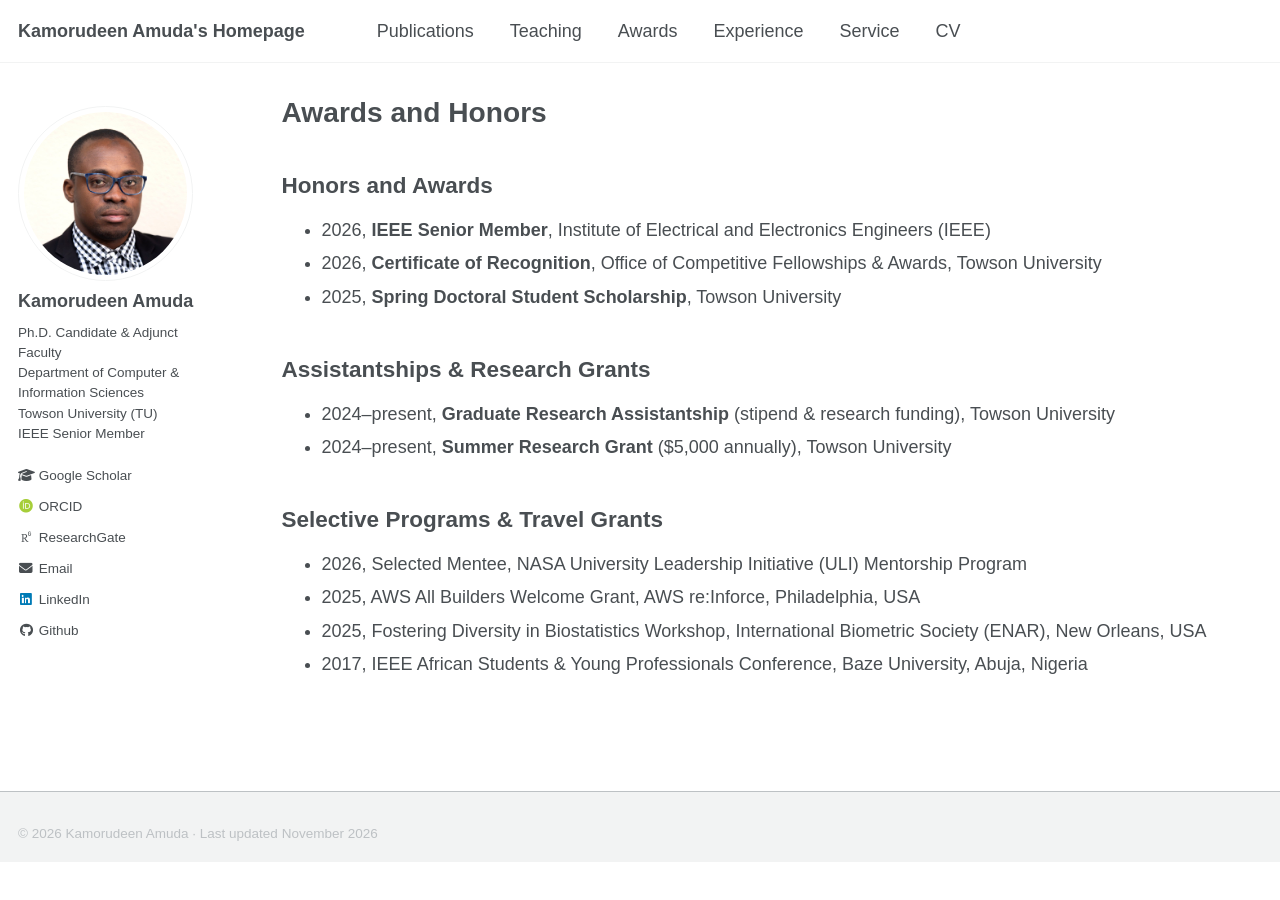
==== awards.html @ cb25fc66 "Add files via upload" ====
<!doctype html>
<html lang="en" class="no-js">
  <head>
    

<meta charset="utf-8">



<!-- begin SEO -->
<title>Awards | Kamorudeen Amuda</title>
<meta name="description" content="Honors, awards, research grants, and selective programs received by Kamorudeen Amuda, including IEEE Senior Member and Towson University recognitions.">
<meta name="author" content="Kamorudeen Amuda">
<meta property="og:type" content="website">
<meta property="og:locale" content="en_US">
<meta property="og:site_name" content="Kamorudeen Amuda">
<meta property="og:title" content="Awards | Kamorudeen Amuda">
<meta property="og:description" content="Honors, awards, research grants, and selective programs received by Kamorudeen Amuda, including IEEE Senior Member and Towson University recognitions.">
<link rel="canonical" href="https://amudaakindele.github.io/awards.html">
<meta property="og:url" content="https://amudaakindele.github.io/awards.html">
<meta property="og:image" content="https://amudaakindele.github.io/jm_photo.jpg">
<meta property="og:image:alt" content="Kamorudeen Amuda">
<meta name="twitter:image" content="https://amudaakindele.github.io/jm_photo.jpg">
<meta name="twitter:card" content="summary">
<meta name="twitter:title" content="Awards | Kamorudeen Amuda">
<meta name="twitter:description" content="Honors, awards, research grants, and selective programs received by Kamorudeen Amuda, including IEEE Senior Member and Towson University recognitions.">
<!-- end SEO -->

<!-- http://t.co/dKP3o1e -->
<meta name="HandheldFriendly" content="True">
<meta name="MobileOptimized" content="320">
<meta name="viewport" content="width=device-width, initial-scale=1.0">

<script>
  document.documentElement.className = document.documentElement.className.replace(/\bno-js\b/g, '') + ' js ';
</script>

<!-- For all browsers -->
<link rel="stylesheet" href="./assets/css/main.css">

<meta http-equiv="cleartype" content="on">
    

<!-- start custom head snippets -->

<link rel="icon" type="image/svg+xml" href="./images/favicon.svg">
<link rel="icon" type="image/x-icon" href="./images/favicon.ico">
<link rel="icon" type="image/png" sizes="32x32" href="./images/favicon-32x32.png">
<link rel="apple-touch-icon" sizes="180x180" href="./images/apple-touch-icon-180x180.png">
<meta name="theme-color" content="#ffffff">
<link rel="stylesheet" href="./assets/css/academicons.css"/>
<link rel="stylesheet" href="./assets/css/custom.css">
<link rel="stylesheet" href="https://cdnjs.cloudflare.com/ajax/libs/font-awesome/6.5.2/css/all.min.css"/>

<!-- end custom head snippets -->

  </head>

  <body>

    <!--[if lt IE 9]>
<div class="notice--danger align-center" style="margin: 0;">You are using an <strong>outdated</strong> browser. Please <a href="http://browsehappy.com/">upgrade your browser</a> to improve your experience.</div>
<![endif]-->
    

<div class="masthead">
  <div class="masthead__inner-wrap">
    <div class="masthead__menu">
      <nav id="site-nav" class="greedy-nav">
        <button type="button" class="greedy-nav__toggle hidden" aria-label="Menu" aria-expanded="false"><div class="navicon"></div></button>
        <ul class="visible-links">
          <li class="masthead__menu-item masthead__menu-item--lg"><a href="./index.html">Kamorudeen Amuda's Homepage</a></li>
          
            
            <li class="masthead__menu-item"><a href="./publication.html">Publications</a></li>
            
            <li class="masthead__menu-item"><a href="./teaching.html">Teaching</a></li>
            
            <li class="masthead__menu-item"><a href="./awards.html">Awards</a></li>

            <li class="masthead__menu-item"><a href="./experience.html">Experience</a></li>

            <li class="masthead__menu-item"><a href="./service.html">Service</a></li>

            <li class="masthead__menu-item"><a href="./KAMORUDEEN_AMUDA_CV.pdf" target="_blank">CV</a></li>

            <!-- <li class="masthead__menu-item"><a href="./students.html">Students</a></li> -->
          
          
        </ul>
        <ul class="hidden-links hidden"></ul>
      </nav>
    </div>
  </div>
</div>

    



<div id="main" role="main">
  


  <div class="sidebar sticky">
  



<div itemscope itemtype="http://schema.org/Person">

  <div class="author__avatar">
    
      <img src="./jm_photo.jpg" class="author__avatar" alt="Kamorudeen Amuda">
    
  </div>

  <div class="author__content">
    <h3 class="author__name">Kamorudeen Amuda</h3>
    <p class="author__bio">Ph.D. Candidate &amp; Adjunct Faculty <br> Department of Computer &amp; Information Sciences <br> Towson University (TU) <br> IEEE Senior Member</p>
  </div>

  <div class="author__urls-wrapper">
    <button type="button" class="btn btn--inverse" aria-expanded="false">Follow</button>
    <ul class="author__urls social-icons">

        <li><a href="https://scholar.google.com/citations?user=AQeqQgsAAAAJ&hl=en"><i class="fas fa-fw fa-graduation-cap"></i> Google Scholar</a></li>
        <li><a href="https://orcid.org/0000-0001-5646-1867"><i class="ai ai-fw ai-orcid" aria-hidden="true"></i> ORCID</a></li>
        <li><a href="https://www.researchgate.net/profile/Kamorudeen-Amuda"><i class="ai ai-fw ai-researchgate" aria-hidden="true"></i> ResearchGate</a></li>
        <li><a href="mailto:kamuda@towson.edu"><i class="fas fa-fw fa-envelope" aria-hidden="true"></i> Email</a></li>
        <li><a href="https://www.linkedin.com/in/amudakamorudeen/"><i class="fab fa-fw fa-linkedin"></i> LinkedIn</a></li>
        <li><a href="https://github.com/amudaakindele"><i class="fab fa-fw fa-github" aria-hidden="true"></i> Github</a></li>
    </ul>
  </div>
</div>

  
 

  
  </div>


  <div class="archive">
    
      <h1 class="page__title">Awards and Honors</h1>
    
    


<div class="list__item">
  <article class="archive__item" itemscope itemtype="http://schema.org/CreativeWork">
    

    <h2 class="archive__item-title" itemprop="headline">
        Honors and Awards
    </h2>
<ul>
<li>2026, <strong>IEEE Senior Member</strong>, Institute of Electrical and Electronics Engineers (IEEE)</li>
<li>2026, <strong>Certificate of Recognition</strong>, Office of Competitive Fellowships &amp; Awards, Towson University</li>
<li>2025, <strong>Spring Doctoral Student Scholarship</strong>, Towson University</li>
</ul>

    <h2 class="archive__item-title" itemprop="headline">
        Assistantships &amp; Research Grants
    </h2>
<ul>
<li>2024&ndash;present, <strong>Graduate Research Assistantship</strong> (stipend &amp; research funding), Towson University</li>
<li>2024&ndash;present, <strong>Summer Research Grant</strong> ($5,000 annually), Towson University</li>
</ul>

    <h2 class="archive__item-title" itemprop="headline">
        Selective Programs &amp; Travel Grants
    </h2>
<ul>
<li>2026, Selected Mentee, NASA University Leadership Initiative (ULI) Mentorship Program</li>
<li>2025, AWS All Builders Welcome Grant, AWS re:Inforce, Philadelphia, USA</li>
<li>2025, Fostering Diversity in Biostatistics Workshop, International Biometric Society (ENAR), New Orleans, USA</li>
<li>2017, IEEE African Students &amp; Young Professionals Conference, Baze University, Abuja, Nigeria</li>
</ul>

</p>
    
    
    

  </article>
</div>


  



  </div>
</div>




<div class="page__footer">
  <footer>
    <div class="page__footer-copyright">&copy; 2026 Kamorudeen Amuda &middot; Last updated November 2026</div>
  </footer>
</div>

    <script src="./assets/js/site.js"></script>






  </body>
</html>
---- assets/css/main.css ----
﻿:root{--global-base-color: #2f7f93;--global-bg-color: #fff;--global-footer-bg-color: #f2f3f3;--global-border-color: rgb(94.7843137255%, 95.0980392157%, 95.3333333333%);--global-dark-border-color: #bdc1c4;--global-code-background-color: #fafafa;--global-code-text-color: rgb(19.137254902%, 20.3921568627%, 21.3333333333%);--global-fig-caption-color: mix(#fff, rgb(28.7058823529%, 30.5882352941%, 32%), 25%);--global-link-color: #52adc8;--global-link-color-hover: mix(#000, #2f7f93, 25%);--global-link-color-visited: mix(#fff, #2f7f93, 25%);--global-masthead-link-color: rgb(28.7058823529%, 30.5882352941%, 32%);--global-masthead-link-color-hover: mix(#000, #7a8288, 25%);--global-text-color: rgb(28.7058823529%, 30.5882352941%, 32%);--global-text-color-light: rgb(73.9215686275%, 75.4901960784%, 76.6666666667%);--global-thead-color: rgb(94.7843137255%, 95.0980392157%, 95.3333333333%)}html[data-theme=dark]{--global-base-color: #0ea1c5;--global-bg-color: #474747;--global-footer-bg-color: #474747;--global-border-color: rgb(73.9215686275%, 75.4901960784%, 76.6666666667%);--global-dark-border-color: rgb(85.568627451%, 85.568627451%, 85.568627451%);--global-code-background-color: #fafafa;--global-code-text-color: rgb(19.137254902%, 20.3921568627%, 21.3333333333%);--global-fig-caption-color: rgb(73.9215686275%, 75.4901960784%, 76.6666666667%);--global-link-color: #0ea1c5;--global-link-color-hover: rgb(4.1176470588%, 47.3529411765%, 57.9411764706%);--global-link-color-visited: rgb(29.1176470588%, 72.3529411765%, 82.9411764706%);--global-masthead-link-color: #ffffff;--global-masthead-link-color-hover: #0ea1c5;--global-text-color: #ffffff;--global-text-color-light: #f3f3f3;--global-thead-color: rgb(92.7843137255%, 92.7843137255%, 92.7843137255%)}a:focus{outline:thin dotted #f89406;outline:5px auto #f89406;outline-offset:-2px}*,*:before,*:after{-moz-box-sizing:border-box;-webkit-box-sizing:border-box;box-sizing:border-box}html{box-sizing:border-box;background-color:var(--global-bg-color);font-size:16px}@media(min-width: 48em){html{font-size:18px}}html{-webkit-text-size-adjust:100%;-ms-text-size-adjust:100%}body{margin:0}::-moz-selection{color:#fff;background:#000}::selection{color:#fff;background:#000}article,aside,details,figcaption,figure,footer,header,hgroup,main,nav,section{display:block}audio,canvas,video{display:inline-block;*display:inline;*zoom:1}audio:not([controls]){display:none}a{color:var(--global-link-color)}a:hover,a:active{outline:0}sub,sup{position:relative;font-size:75%;line-height:0;vertical-align:baseline}sup{top:-0.5em}sub{bottom:-0.25em}img{max-width:100%;width:auto\9 ;height:auto;vertical-align:middle;border:0;-ms-interpolation-mode:bicubic}#map_canvas img,.google-maps img{max-width:none}button,input,select,textarea{margin:0;font-size:100%;vertical-align:middle}button,input{*overflow:visible;line-height:normal}button::-moz-focus-inner,input::-moz-focus-inner{padding:0;border:0}button,html input[type=button],input[type=reset],input[type=submit]{-webkit-appearance:button;cursor:pointer}label,select,button,input[type=button],input[type=reset],input[type=submit],input[type=radio],input[type=checkbox]{cursor:pointer}input[type=search]{box-sizing:content-box;-webkit-appearance:textfield}input[type=search]::-webkit-search-decoration,input[type=search]::-webkit-search-cancel-button{-webkit-appearance:none}textarea{overflow:auto;vertical-align:top}html{position:relative;min-height:100%;scroll-behavior:smooth}body{color:var(--global-text-color);background-color:var(--global-bg-color);margin:0;padding:70px 0 0;padding-bottom:9em;font-family:-apple-system,".SFNSText-Regular","San Francisco","Roboto","Segoe UI","Helvetica Neue","Lucida Grande",Arial,sans-serif;line-height:1.5}body.overflow--hidden{overflow:hidden}h1,h2,h3,h4,h5,h6{margin:2em 0 .5em;line-height:1.2;font-family:-apple-system,".SFNSText-Regular","San Francisco","Roboto","Segoe UI","Helvetica Neue","Lucida Grande",Arial,sans-serif;font-weight:bold}h1{margin-top:0;font-size:1.563em}h2{font-size:1.25em}h3{font-size:1em}h4{font-size:.75em}h5{font-size:.75em}h6{font-size:.75em}small,.small{font-size:.75em}p{margin-bottom:1.3em}u,ins{text-decoration:none;border-bottom:1px solid var(--global-text-color)}u a,ins a{color:inherit}del a{color:inherit}p,pre,blockquote,ul,ol,dl,figure,table,fieldset{orphans:3;widows:3}abbr[title],abbr[data-original-title]{text-decoration:none;cursor:help;border-bottom:1px dotted var(--global-text-color)}blockquote{margin:2em 1em 2em 0;padding-left:1em;padding-right:1em;font-style:italic;border-left:.25em solid var(--global-border-color)}blockquote cite{font-style:italic}blockquote cite:before{content:"—";padding-right:5px}a:hover,a:active{outline:0}tt,code,kbd,samp,pre{font-family:Monaco,Consolas,"Lucida Console",monospace}pre{overflow-x:auto}a>code,figcaption>code,li>code,p>code,td>code{color:var(--global-code-text-color);padding-top:.1rem;padding-bottom:.1rem;font-size:.75em;background:var(--global-code-background-color);border:1px solid var(--global-thead-color);border-radius:4px;box-shadow:0 1px 1px rgba(0,0,0,.125)}a>code:before,a>code:after,figcaption>code:before,figcaption>code:after,li>code:before,li>code:after,p>code:before,p>code:after,td>code:before,td>code:after{letter-spacing:-0.2em;content:" "}a>code{color:inherit}pre>code{color:var(--global-code-text-color)}hr{display:block;margin:1em 0;border:0;border-top:1px solid var(--global-border-color)}ul li,ol li{margin-bottom:.5em}li ul,li ol{margin-top:.5em}figure{display:-webkit-box;display:flex;-webkit-box-pack:justify;justify-content:space-between;-webkit-box-align:start;align-items:flex-start;flex-wrap:wrap;margin:2em 0}figure img,figure iframe,figure .fluid-width-video-wrapper{margin-bottom:1em}figure img{width:100%;border-radius:4px;-webkit-transition:all .2s ease-in-out;transition:all .2s ease-in-out}figure>a{display:block}@media(min-width: 37.5em){figure.half>a,figure.half>img{width:calc(50% - .5em)}}figure.half figcaption{width:100%}@media(min-width: 37.5em){figure.third>a,figure.third>img{width:calc(33.3333% - .5em)}}figure.third figcaption{width:100%}figcaption{margin-bottom:.5em;color:var(--global-fig-caption-color);font-family:Georgia,Times,serif;font-size:.75em}figcaption a{color:inherit;text-decoration:none;border-bottom:1px solid var(--global-border-color);-webkit-transition:all .2s ease-in-out;transition:all .2s ease-in-out}figcaption a:hover{color:#000;border-bottom-color:#000}svg:not(:root){overflow:hidden}nav ul{margin:0;padding:0}nav li{list-style:none}nav a{text-decoration:none}nav ul li,nav ol li{margin-bottom:0}nav li ul,nav li ol{margin-top:0}@-webkit-keyframes intro{0%{opacity:0}100%{opacity:1}}@keyframes intro{0%{opacity:0}100%{opacity:1}}b,i,strong,em,blockquote,p,q,span,figure,img,h1,h2,header,input,a,tr,td,form button,input[type=submit],.btn,#goog-wm-sb,.highlight,.archive__item-teaser{-webkit-transition:all .2s ease-in-out;transition:all .2s ease-in-out}@media print{.masthead,.toc,.page__share,.page__related,.ads,.page__footer{display:none}}.hidden{display:none;visibility:hidden}.load{display:none}.transparent{opacity:0}.visually-hidden,.screen-reader-text,.screen-reader-text span,.screen-reader-shortcut{position:absolute !important;clip:rect(1px, 1px, 1px, 1px);height:1px !important;width:1px !important;border:0 !important;overflow:hidden}body:hover .visually-hidden a,body:hover .visually-hidden input,body:hover .visually-hidden button{display:none !important}.screen-reader-text:focus,.screen-reader-shortcut:focus{clip:auto !important;height:auto !important;width:auto !important;display:block;font-size:1em;font-weight:bold;padding:15px 23px 14px;background:var(--global-text-color);z-index:100000;text-decoration:none;box-shadow:0 0 2px 2px rgba(0,0,0,.6)}.skip-link{position:fixed;z-index:20;margin:0;font-family:-apple-system,".SFNSText-Regular","San Francisco","Roboto","Segoe UI","Helvetica Neue","Lucida Grande",Arial,sans-serif;white-space:nowrap}.skip-link li{height:0;width:0;list-style:none}.text-left{text-align:left}.text-center{text-align:center}.text-right{text-align:right}.text-justify{text-align:justify}.text-nowrap{white-space:nowrap}.cf{clear:both}.wrapper:after{content:" ";display:block;clear:both}.wrapper{max-width:925px;margin-left:auto;margin-right:auto}.wordwrap{white-space:pre-wrap;white-space:-moz-pre-wrap;white-space:-pre-wrap;white-space:-o-pre-wrap;word-wrap:break-word}.align-left{display:block;margin-left:auto;margin-right:auto}@media(min-width: 37.5em){.align-left{float:left;margin-right:1em}}.align-right{display:block;margin-left:auto;margin-right:auto}@media(min-width: 37.5em){.align-right{float:right;margin-left:1em}}.align-center{display:block;margin-left:auto;margin-right:auto}@media(min-width: 57.8125em){.full{margin-right:-19.4915254237% !important}}.icon{display:inline-block;fill:currentColor;width:1em;height:1.1em;line-height:1;position:relative;top:-0.1em;vertical-align:middle}.icon-pad-right{padding-right:.5em;margin-right:.5em}.social-icons .fa{color:#000}.social-icons .fa-bluesky,.social-icons .fa-bluesky-square{color:#1184fe}.social-icons .fa-behance,.social-icons .fa-behance-square{color:#1769ff}.social-icons .fa-dribbble{color:#ea4c89}.social-icons .fa-facebook,.social-icons .fa-facebook-square{color:#3b5998}.social-icons .fa-flickr{color:#ff0084}.social-icons .fa-foursquare{color:#0072b1}.social-icons .fa-google-plus,.social-icons .fa-google-plus-square{color:#dd4b39}.social-icons .fa-instagram{color:#517fa4}.social-icons .fa-kaggle,.social-icons .fa-kaggle-square{color:#20c0ff}.social-icons .fa-lastfm,.social-icons .fa-lastfm-square{color:#d51007}.social-icons .fa-linkedin,.social-icons .fa-linkedin-square{color:#007bb6}.social-icons .fa-mastodon,.social-icons .fa-mastodon-square{color:#6364ff}.social-icons .ai-orcid,.social-icons .ai-orcid-square{color:#a6ce39}.social-icons .fa-pinterest,.social-icons .fa-pinterest-p,.social-icons .fa-pinterest-square{color:#cb2027}.social-icons .fa-rss,.social-icons .fa-rss-square{color:#fa9b39}.social-icons .fa-soundcloud{color:#f30}.social-icons .fa-stack-exchange,.social-icons .fa-stack-overflow{color:#fe7a15}.social-icons .fa-tumblr,.social-icons .fa-tumblr-square{color:#32506d}.social-icons .fa-twitter,.social-icons .fa-twitter-square{color:#55acee}.social-icons .fa-vimeo,.social-icons .fa-vimeo-square{color:#1ab7ea}.social-icons .fa-vine{color:#00bf8f}.social-icons .fa-youtube,.social-icons .fa-youtube-square,.social-icons .fa-youtube-play{color:#b00}.social-icons .fa-xing,.social-icons .fa-xing-square{color:#006567}.navicon{position:relative;display:inline-block;vertical-align:middle;width:28px;height:4px;background:var(--global-masthead-link-color);margin:auto;-webkit-transition:.3s;transition:.3s}.navicon:before,.navicon:after{content:"";position:absolute;left:0;width:28px;height:4px;background:var(--global-masthead-link-color);-webkit-transition:.3s;transition:.3s}.navicon:before{top:-8px}.navicon:after{bottom:-8px}.close .navicon{background:rgba(0,0,0,0)}.close .navicon:before,.close .navicon:after{-webkit-transform-origin:50% 50%;-ms-transform-origin:50% 50%;transform-origin:50% 50%;top:0;width:28px}.close .navicon:before{-webkit-transform:rotate3d(0, 0, 1, 45deg);transform:rotate3d(0, 0, 1, 45deg)}.close .navicon:after{-webkit-transform:rotate3d(0, 0, 1, -45deg);transform:rotate3d(0, 0, 1, -45deg)}@media(min-width: 57.8125em){.sticky{clear:both}.sticky::after{clear:both;content:"";display:table}.sticky{position:-webkit-sticky;position:sticky;top:2em}.sticky>*{display:block}}.well{min-height:20px;padding:19px;margin-bottom:20px;background-color:#f5f5f5;border:1px solid #e3e3e3;border-radius:4px;box-shadow:inset 0 1px 1px rgba(0,0,0,.05)}.show-modal{overflow:hidden;position:relative}.show-modal:before{position:absolute;content:"";top:0;left:0;width:100%;height:100%;z-index:999;background-color:rgba(255,255,255,.85)}.show-modal .modal{display:block}.modal{display:none;position:fixed;width:300px;top:50%;left:50%;margin-left:-150px;margin-top:-150px;min-height:0;z-index:9999;background:var(--global-text-color);border:1px solid var(--global-border-color);border-radius:4px;box-shadow:0 1px 1px rgba(0,0,0,.125)}.modal__title{margin:0;padding:.5em 1em}.modal__supporting-text{padding:0 1em .5em 1em}.modal__actions{padding:.5em 1em;border-top:1px solid var(--global-border-color)}.footnote{color:var(--global-text-color-light);text-decoration:none}.footnotes{color:var(--global-text-color-light)}.footnotes ol,.footnotes li,.footnotes p{margin-bottom:0;font-size:.75em}a.reversefootnote{color:var(--global-text-color-light);text-decoration:none}a.reversefootnote:hover{text-decoration:underline}.required{color:#ee5f5b;font-weight:bold}table{margin-bottom:1em;width:100%;font-family:-apple-system,".SFNSText-Regular","San Francisco","Roboto","Segoe UI","Helvetica Neue","Lucida Grande",Arial,sans-serif;font-size:.75em;border-collapse:collapse;border:1px solid var(--global-border-color)}table+table{margin-top:1em}thead{background-color:var(--global-border-color);border-bottom:1px solid var(--global-border-color)}th{padding:.5em;font-weight:bold;text-align:left;border-right:1px solid var(--global-border-color)}td{padding:.5em;border-bottom:1px solid var(--global-border-color);border-right:1px solid var(--global-border-color)}tr,td,th{vertical-align:middle}.btn,#goog-wm-sb{display:inline-block;margin-bottom:.25em;padding:.5em 1em;color:#fff !important;font-family:-apple-system,".SFNSText-Regular","San Francisco","Roboto","Segoe UI","Helvetica Neue","Lucida Grande",Arial,sans-serif;font-size:.75em;font-weight:bold;text-align:center;text-decoration:none;background-color:var(--global-base-color);border:0 !important;border-radius:4px;cursor:pointer}.btn:hover,#goog-wm-sb:hover{background-color:#333}.btn .icon,#goog-wm-sb .icon{margin-right:.5em}.btn .icon+.hidden,#goog-wm-sb .icon+.hidden{margin-left:-0.5em}.btn--block{display:block;width:100%}.btn--block+.btn--block{margin-top:.25em}.btn--inverse{color:var(--global-text-color-light) !important;border:1px solid var(--global-border-color) !important;background-color:var(--global-bg-color)}.btn--inverse:hover{color:#fff !important;border-color:var(--global-text-color-light)}.btn--light-outline{border:1px solid #fff !important;background-color:rgba(0,0,0,0)}.btn--info{background-color:#2f7f93}.btn--info:hover{background-color:hsl(192,51.5463917526%,30.431372549%)}.btn--warning{background-color:#f89406}.btn--warning:hover{background-color:rgb(77.8039215686%,46.431372549%,1.8823529412%)}.btn--success{background-color:#62c462}.btn--success:hover{background-color:hsl(120,33.3333333333%,46.1176470588%)}.btn--danger{background-color:#ee5f5b}.btn--danger:hover{background-color:rgb(74.6666666667%,29.8039215686%,28.5490196078%)}.btn--disabled{pointer-events:none;cursor:not-allowed;filter:alpha(opacity=65);box-shadow:none;opacity:.65}.btn--bluesky{background-color:#1184fe}.btn--bluesky:hover{background-color:rgb(5.3333333333%,41.4117647059%,79.6862745098%)}.btn--facebook{background-color:#3b5998}.btn--facebook:hover{background-color:rgb(18.5098039216%,27.9215686275%,47.6862745098%)}.btn--google-plus{background-color:#dd4b39}.btn--google-plus:hover{background-color:rgb(69.3333333333%,23.5294117647%,17.8823529412%)}.btn--linkedin{background-color:#007bb6}.btn--linkedin:hover{background-color:rgb(0%,38.5882352941%,57.0980392157%)}.btn--mastodon{background-color:#6364ff}.btn--mastodon:hover{background-color:rgb(31.0588235294%,31.3725490196%,80%)}.btn--twitter{background-color:#55acee}.btn--twitter:hover{background-color:rgb(26.6666666667%,53.9607843137%,74.6666666667%)}.btn--x-large{font-size:1.25em}.btn--large{font-size:1em}.btn--small{font-size:.6875em}.notice{margin:2em 0 !important;padding:1em;font-family:-apple-system,".SFNSText-Regular","San Francisco","Roboto","Segoe UI","Helvetica Neue","Lucida Grande",Arial,sans-serif;font-size:.75em !important;text-indent:initial;background-color:rgb(94.7843137255%,95.0980392157%,95.3333333333%);border-radius:4px;box-shadow:0 1px 1px rgba(122,130,136,.25);color:var(--global-code-text-color)}.notice h4{margin-top:0 !important;margin-bottom:.75em}.page__content .notice h4{margin-bottom:0;font-size:1em}.notice p:last-child{margin-bottom:0 !important}.notice h4+p{margin-top:0;padding-top:0}.notice a{color:#7a8288}.notice a:hover{color:rgb(28.7058823529%,30.5882352941%,32%)}.notice code{background-color:rgb(97.3921568627%,97.5490196078%,97.6666666667%)}.notice ul:last-child{margin-bottom:0}.notice--primary{margin:2em 0 !important;padding:1em;font-family:-apple-system,".SFNSText-Regular","San Francisco","Roboto","Segoe UI","Helvetica Neue","Lucida Grande",Arial,sans-serif;font-size:.75em !important;text-indent:initial;background-color:rgb(94.7843137255%,95.0980392157%,95.3333333333%);border-radius:4px;box-shadow:0 1px 1px rgba(122,130,136,.25);color:var(--global-code-text-color)}.notice--primary h4{margin-top:0 !important;margin-bottom:.75em}.page__content .notice--primary h4{margin-bottom:0;font-size:1em}.notice--primary p:last-child{margin-bottom:0 !important}.notice--primary h4+p{margin-top:0;padding-top:0}.notice--primary a{color:#7a8288}.notice--primary a:hover{color:rgb(28.7058823529%,30.5882352941%,32%)}.notice--primary code{background-color:rgb(97.3921568627%,97.5490196078%,97.6666666667%)}.notice--primary ul:last-child{margin-bottom:0}.notice--info{margin:2em 0 !important;padding:1em;font-family:-apple-system,".SFNSText-Regular","San Francisco","Roboto","Segoe UI","Helvetica Neue","Lucida Grande",Arial,sans-serif;font-size:.75em !important;text-indent:initial;background-color:hsl(192,31.6455696203%,93.8039215686%);border-radius:4px;box-shadow:0 1px 1px rgba(47,127,147,.25);color:var(--global-code-text-color)}.notice--info h4{margin-top:0 !important;margin-bottom:.75em}.page__content .notice--info h4{margin-bottom:0;font-size:1em}.notice--info p:last-child{margin-bottom:0 !important}.notice--info h4+p{margin-top:0;padding-top:0}.notice--info a{color:#2f7f93}.notice--info a:hover{color:hsl(192,51.5463917526%,22.8235294118%)}.notice--info code{background-color:hsl(192,31.6455696203%,96.9019607843%)}.notice--info ul:last-child{margin-bottom:0}.notice--warning{margin:2em 0 !important;padding:1em;font-family:-apple-system,".SFNSText-Regular","San Francisco","Roboto","Segoe UI","Helvetica Neue","Lucida Grande",Arial,sans-serif;font-size:.75em !important;text-indent:initial;background-color:hsl(35.2066115702,94.53125%,94.9803921569%);border-radius:4px;box-shadow:0 1px 1px rgba(248,148,6,.25);color:var(--global-code-text-color)}.notice--warning h4{margin-top:0 !important;margin-bottom:.75em}.page__content .notice--warning h4{margin-bottom:0;font-size:1em}.notice--warning p:last-child{margin-bottom:0 !important}.notice--warning h4+p{margin-top:0;padding-top:0}.notice--warning a{color:#f89406}.notice--warning a:hover{color:rgb(58.3529411765%,34.8235294118%,1.4117647059%)}.notice--warning code{background-color:hsl(35.2066115702,94.53125%,97.4901960784%)}.notice--warning ul:last-child{margin-bottom:0}.notice--success{margin:2em 0 !important;padding:1em;font-family:-apple-system,".SFNSText-Regular","San Francisco","Roboto","Segoe UI","Helvetica Neue","Lucida Grande",Arial,sans-serif;font-size:.75em !important;text-indent:initial;background-color:hsl(120,45.3703703704%,95.7647058824%);border-radius:4px;box-shadow:0 1px 1px rgba(98,196,98,.25);color:var(--global-code-text-color)}.notice--success h4{margin-top:0 !important;margin-bottom:.75em}.page__content .notice--success h4{margin-bottom:0;font-size:1em}.notice--success p:last-child{margin-bottom:0 !important}.notice--success h4+p{margin-top:0;padding-top:0}.notice--success a{color:#62c462}.notice--success a:hover{color:hsl(120,33.3333333333%,34.5882352941%)}.notice--success code{background-color:hsl(120,45.3703703704%,97.8823529412%)}.notice--success ul:last-child{margin-bottom:0}.notice--danger{margin:2em 0 !important;padding:1em;font-family:-apple-system,".SFNSText-Regular","San Francisco","Roboto","Segoe UI","Helvetica Neue","Lucida Grande",Arial,sans-serif;font-size:.75em !important;text-indent:initial;background-color:rgb(99.3333333333%,93.7254901961%,93.568627451%);border-radius:4px;box-shadow:0 1px 1px rgba(238,95,91,.25);color:var(--global-code-text-color)}.notice--danger h4{margin-top:0 !important;margin-bottom:.75em}.page__content .notice--danger h4{margin-bottom:0;font-size:1em}.notice--danger p:last-child{margin-bottom:0 !important}.notice--danger h4+p{margin-top:0;padding-top:0}.notice--danger a{color:#ee5f5b}.notice--danger a:hover{color:rgb(56%,22.3529411765%,21.4117647059%)}.notice--danger code{background-color:rgb(99.6666666667%,96.862745098%,96.7843137255%)}.notice--danger ul:last-child{margin-bottom:0}.masthead{position:fixed;background:var(--global-bg-color);height:fit-content;top:0;width:100%;-webkit-animation:intro .3s both;animation:intro .3s both;-webkit-animation-delay:.15s;animation-delay:.15s;z-index:20}.masthead::after{content:"";position:absolute;bottom:0;height:1px;background:var(--global-border-color);width:100%}.masthead__inner-wrap:after{content:" ";display:block;clear:both}.masthead__inner-wrap{max-width:925px;margin-left:auto;margin-right:auto;clear:both}.masthead__inner-wrap::after{clear:both;content:"";display:table}.masthead__inner-wrap{padding:.5em 1em;font-family:-apple-system,".SFNSText-Regular","San Francisco","Roboto","Segoe UI","Helvetica Neue","Lucida Grande",Arial,sans-serif}@media(min-width: 80em){.masthead__inner-wrap{max-width:1280px}}.masthead__inner-wrap nav{z-index:10}.masthead__inner-wrap a{text-decoration:none}.masthead__menu ul{margin:0;padding:0;clear:both;list-style-type:none}.masthead__menu-item{background-color:var(--global-bg-color);display:block;list-style-type:none;white-space:nowrap}.masthead__menu-item--lg{padding-right:2em;font-weight:700}.masthead__menu-item.selected a{color:var(--global-text-color);font-weight:700;border-bottom:2px solid var(--global-text-color);pointer-events:none;cursor:default}.masthead__menu-item.selected a:hover{color:var(--global-text-color);border-bottom:2px solid var(--global-text-color)}.breadcrumbs:after{content:" ";display:block;clear:both}.breadcrumbs{max-width:925px;margin-left:auto;margin-right:auto;clear:both}.breadcrumbs::after{clear:both;content:"";display:table}.breadcrumbs{margin-top:0;margin-bottom:0;padding-left:2em;padding-right:2em;font-family:-apple-system,".SFNSText-Regular","San Francisco","Roboto","Segoe UI","Helvetica Neue","Lucida Grande",Arial,sans-serif;-webkit-animation:intro .3s both;animation:intro .3s both;-webkit-animation-delay:.3s;animation-delay:.3s}@media(min-width: 57.8125em){.breadcrumbs{padding-left:1em;padding-right:1em}}@media(min-width: 80em){.breadcrumbs{max-width:1280px}}.breadcrumbs ol{padding:0;list-style:none;font-size:.75em}@media(min-width: 57.8125em){.breadcrumbs ol{width:83.0508474576%;float:right;margin-right:0}}@media(min-width: 80em){.breadcrumbs ol{padding-left:4.2372881356%}}.breadcrumbs li{display:inline}.breadcrumbs .current{font-weight:bold}.pagination{clear:both;width:100%;float:left;margin-left:0;margin-right:0;clear:both}.pagination::after{clear:both;content:"";display:table}.pagination{margin-top:1em;padding-top:1em}.pagination ul{margin:0;padding:0;list-style-type:none;font-family:-apple-system,".SFNSText-Regular","San Francisco","Roboto","Segoe UI","Helvetica Neue","Lucida Grande",Arial,sans-serif}.pagination li{display:block;float:left;margin-left:-1px}.pagination li a{margin-bottom:.25em;padding:.5em 1em;font-family:-apple-system,".SFNSText-Regular","San Francisco","Roboto","Segoe UI","Helvetica Neue","Lucida Grande",Arial,sans-serif;font-size:14px;font-weight:bold;line-height:1.5;text-align:center;text-decoration:none;color:var(--global-text-color-light);border:1px solid var(--global-border-color);border-radius:0}.pagination li a:hover{color:var(--global-link-color-hover)}.pagination li a.current{color:#fff;background:var(--global-base-color)}.pagination li a.disabled{color:var(--global-text-color-light);pointer-events:none;cursor:not-allowed}.pagination li:first-child{margin-left:0}.pagination li:first-child a{border-top-left-radius:4px;border-bottom-left-radius:4px}.pagination li:last-child a{border-top-right-radius:4px;border-bottom-right-radius:4px}.pagination--pager{display:block;padding:1em 2em;float:left;width:50%;font-family:-apple-system,".SFNSText-Regular","San Francisco","Roboto","Segoe UI","Helvetica Neue","Lucida Grande",Arial,sans-serif;font-size:1em;font-weight:bold;text-align:center;text-decoration:none;color:var(--global-text-color-light);border:1px solid var(--global-border-color);border-radius:4px}.pagination--pager:hover{color:var(--global-link-color-hover)}.pagination--pager:first-child{border-top-right-radius:0;border-bottom-right-radius:0}.pagination--pager:last-child{margin-left:-1px;border-top-left-radius:0;border-bottom-left-radius:0}.pagination--pager.disabled{color:var(--global-text-color-light);pointer-events:none;cursor:not-allowed}.page__content+.pagination,.page__meta+.pagination,.comment__date+.pagination,.page__share+.pagination,.page__comments+.pagination{margin-top:2em;padding-top:2em;border-top:1px solid var(--global-border-color)}.greedy-nav{position:relative;min-width:250px;background:var(--global-bg-color)}.greedy-nav a,.greedy-nav #theme-toggle>button{display:block;margin:0 1rem;padding:.5rem 0;color:var(--global-masthead-link-color);text-decoration:none}.greedy-nav a:hover,.greedy-nav #theme-toggle>button:hover{color:var(--global-masthead-link-color-hover)}.greedy-nav>.greedy-nav__toggle{position:absolute;top:0;height:2.5rem;right:0;padding:0 .5rem;border:0;outline:none;background-color:var(--global-bg-color);color:var(--global-text-color);cursor:pointer;z-index:100}.greedy-nav .visible-links{display:table}.greedy-nav .visible-links li{display:table-cell;vertical-align:middle}.greedy-nav .visible-links li:first-child{font-weight:bold;text-wrap:wrap}.greedy-nav .visible-links li:first-child a{margin-left:0}.greedy-nav .visible-links li:last-child a{margin-right:0}.greedy-nav .visible-links #theme-toggle>button{margin-right:0;width:25px;display:flex;justify-content:center;cursor:pointer;background:rgba(0,0,0,0);border:0;font:inherit;transition:all .2s ease-in-out}.greedy-nav .visible-links #theme-toggle>button:focus-visible{outline:2px solid currentColor;outline-offset:4px}.greedy-nav .visible-links a,.greedy-nav .visible-links #theme-toggle>button{position:relative}.greedy-nav .visible-links a:before,.greedy-nav .visible-links #theme-toggle>button:before{content:"";position:absolute;left:0;bottom:0;height:4px;background:var(--global-border-color);width:100%;-webkit-transition:all .2s ease-in-out;transition:all .2s ease-in-out;-webkit-transform:scaleX(0);-ms-transform:scaleX(0);transform:scaleX(0)}.greedy-nav .visible-links a:hover:before,.greedy-nav .visible-links #theme-toggle>button:hover:before{-webkit-transform:scaleX(1);-ms-transform:scaleX(1);transform:scaleX(1)}.greedy-nav .hidden-links{position:absolute;top:100%;right:0;margin-top:15px;padding:5px;border:1px solid var(--global-border-color);border-radius:4px;background:var(--global-bg-color);box-shadow:0 0 10px rgba(0,0,0,.25)}.greedy-nav .hidden-links a{margin:0;padding:10px 20px;font-size:1em}.greedy-nav .hidden-links a:hover{color:var(--global-masthead-link-color-hover);background:var(--global-border-color)}.greedy-nav .hidden-links:before{content:"";position:absolute;top:-11px;right:10px;width:0;border-style:solid;border-width:0 10px 10px;border-color:var(--global-border-color) rgba(0,0,0,0);display:block;z-index:0}.greedy-nav .hidden-links:after{content:"";position:absolute;top:-10px;right:10px;width:0;border-style:solid;border-width:0 10px 10px;border-color:var(--global-bg-color) rgba(0,0,0,0);display:block;z-index:1}.greedy-nav .hidden-links li{display:block;border-bottom:1px solid var(--global-border-color)}.greedy-nav .hidden-links li:last-child{border-bottom:none}.nav__list{font-size:1.25rem}.nav__list ul{margin-bottom:1em}.nav__list a{display:block;padding:.125em 0;color:inherit}.nav__list a:hover{text-decoration:underline}.nav__list .active{margin-left:-0.5em;padding-left:.5em;padding-right:.5em;color:#fff;font-weight:bold;background:var(--global-base-color);border-radius:4px}.nav__list .active:hover{color:#fff}.nav__title{margin:0;padding:.5rem 1rem;font-family:-apple-system,".SFNSText-Regular","San Francisco","Roboto","Segoe UI","Helvetica Neue","Lucida Grande",Arial,sans-serif;font-size:1em;font-weight:bold}.nav__sub-title{display:block;margin:.5rem 0;padding:.5rem 0;font-family:-apple-system,".SFNSText-Regular","San Francisco","Roboto","Segoe UI","Helvetica Neue","Lucida Grande",Arial,sans-serif;font-size:.75em;font-weight:bold;text-transform:uppercase;border-bottom:1px solid var(--global-border-color)}.toc{font-family:-apple-system,".SFNSText-Regular","San Francisco","Roboto","Segoe UI","Helvetica Neue","Lucida Grande",Arial,sans-serif;color:var(--global-text-color-light);text-transform:uppercase;letter-spacing:1px;background-color:#fff;border:1px solid var(--global-border-color);border-radius:4px;box-shadow:0 1px 1px rgba(0,0,0,.125)}.toc .nav__title{color:#fff;font-size:.75em;background:var(--global-base-color);border-top-left-radius:4px;border-top-right-radius:4px}.toc__menu{margin:0;padding:0;width:100%;list-style:none;font-size:.8rem}.toc__menu a{display:block;padding:.5rem 1rem;color:var(--global-code-text-color);font-size:.6875em;font-weight:bold;line-height:1.5;border-bottom:1px solid var(--global-border-color);text-decoration-line:none !important}.toc__menu a:hover{color:#000;background:var(--global-link-color-hover)}.toc__menu>li:last-child a{border-bottom:none}.toc__menu li ul>li a{padding-left:2rem;font-weight:normal}.toc__menu li>ul li{display:none}@media(min-width: 48em){.toc__menu li>ul li{display:block}}.page__footer{clear:both}.page__footer::after{clear:both;content:"";display:table}.page__footer{background-color:var(--global-footer-bg-color);color:var(--global-text-color-light);float:left;margin-left:0;margin-right:0;margin-top:3em;width:100%;clear:both;height:auto;position:fixed;bottom:0;-webkit-animation:intro .3s both;animation:intro .3s both;-webkit-animation-delay:.45s;animation-delay:.45s;border-top:1px solid var(--global-dark-border-color)}.page__footer footer{clear:both}.page__footer footer::after{clear:both;content:"";display:table}.page__footer footer{margin-left:auto;margin-right:auto;margin-top:1em;max-width:100%;padding:0 1em 1em}@media(min-width: 80em){.page__footer footer{max-width:1280px}}.page__footer a{color:inherit;text-decoration:none}.page__footer a:hover{text-decoration:underline}.page__footer .fas,.page__footer .fab,.page__footer .far,.page__footer .fal{color:var(--global-text-color-light)}@media screen and (max-width: 768px){.page__footer{position:relative;bottom:auto}}.page__footer-copyright{font-family:-apple-system,".SFNSText-Regular","San Francisco","Roboto","Segoe UI","Helvetica Neue","Lucida Grande",Arial,sans-serif;font-size:.6875em}.page__footer-follow ul{margin:0;padding:0;list-style-type:none}.page__footer-follow li{display:inline-block;padding-top:5px;padding-bottom:5px;font-family:-apple-system,".SFNSText-Regular","San Francisco","Roboto","Segoe UI","Helvetica Neue","Lucida Grande",Arial,sans-serif;font-size:.75em;text-transform:uppercase}.page__footer-follow li+li:before{content:"";padding-right:5px}.page__footer-follow a{padding-right:10px;font-weight:bold}.page__footer-follow .social-icons a{white-space:nowrap}div.highlighter-rouge,figure.highlight{position:relative;margin-bottom:1em;padding:1em;border:1px solid var(--global-border-color);border-radius:4px;background-color:var(--global-code-background-color);box-shadow:0 1px 1px rgba(0,0,0,.125);font-size:1.25em}div.highlighter-rouge:before,figure.highlight:before{position:absolute;top:0;right:0;padding:.5em;background-color:rgb(94.7843137255%,95.0980392157%,95.3333333333%);content:"";font-family:"Font Awesome 6 Free" !important;font-size:.75em;line-height:1;text-transform:none;speak:none}div.highlighter-rouge .highlight,figure.highlight .highlight{margin:0;font-family:Monaco,Consolas,"Lucida Console",monospace;font-size:.75em;line-height:1.8}.highlight table td{padding:5px}.highlight table pre{margin:0}.highlight .c{color:#93a1a1}.highlight .err{color:#586e75}.highlight .g{color:#586e75}.highlight .k{color:#859900}.highlight .l{color:#586e75}.highlight .n{color:#586e75}.highlight .o{color:#859900}.highlight .x{color:#cb4b16}.highlight .p{color:#586e75}.highlight .cm{color:#93a1a1}.highlight .cp{color:#859900}.highlight .c1{color:#93a1a1}.highlight .cs{color:#859900}.highlight .gd{color:#2aa198}.highlight .ge{color:#586e75;font-style:italic}.highlight .gr{color:#dc322f}.highlight .gh{color:#cb4b16}.highlight .gi{color:#859900}.highlight .go{color:#586e75}.highlight .gp{color:#586e75}.highlight .gs{color:#586e75;font-weight:bold}.highlight .gu{color:#cb4b16}.highlight .gt{color:#586e75}.highlight .kc{color:#cb4b16}.highlight .kd{color:#22b3eb}.highlight .kn{color:#859900}.highlight .kp{color:#859900}.highlight .kr{color:#22b3eb}.highlight .kt{color:#dc322f}.highlight .ld{color:#586e75}.highlight .m{color:#2aa198}.highlight .s{color:#2aa198}.highlight .na{color:#586e75}.highlight .nb{color:#b58900}.highlight .nc{color:#22b3eb}.highlight .no{color:#cb4b16}.highlight .nd{color:#22b3eb}.highlight .ni{color:#cb4b16}.highlight .ne{color:#cb4b16}.highlight .nf{color:#22b3eb}.highlight .nl{color:#586e75}.highlight .nn{color:#586e75}.highlight .nx{color:#586e75}.highlight .py{color:#586e75}.highlight .nt{color:#22b3eb}.highlight .nv{color:#22b3eb}.highlight .ow{color:#859900}.highlight .w{color:#586e75}.highlight .mf{color:#2aa198}.highlight .mh{color:#2aa198}.highlight .mi{color:#2aa198}.highlight .mo{color:#2aa198}.highlight .sb{color:#93a1a1}.highlight .sc{color:#2aa198}.highlight .sd{color:#586e75}.highlight .s2{color:#2aa198}.highlight .se{color:#cb4b16}.highlight .sh{color:#586e75}.highlight .si{color:#2aa198}.highlight .sx{color:#2aa198}.highlight .sr{color:#dc322f}.highlight .s1{color:#2aa198}.highlight .ss{color:#2aa198}.highlight .bp{color:#22b3eb}.highlight .vc{color:#22b3eb}.highlight .vg{color:#22b3eb}.highlight .vi{color:#22b3eb}.highlight .il{color:#2aa198}form{margin:0 0 5px 0}form fieldset{margin-bottom:5px;padding:0;border-width:0}form legend{display:block;width:100%;margin-bottom:10px;*margin-left:-7px;padding:0;color:var(--global-text-color);border:0;border-bottom:1px solid #ccc;white-space:normal}form p{margin-bottom:5px/2}form ul{list-style-type:none;margin:0 0 5px 0;padding:0}form br{display:none}label,input,button,select,textarea{vertical-align:baseline;*vertical-align:middle}input,button,select,textarea{box-sizing:border-box;font-family:-apple-system,".SFNSText-Regular","San Francisco","Roboto","Segoe UI","Helvetica Neue","Lucida Grande",Arial,sans-serif}label{display:block;margin-bottom:.25em;color:var(--global-text-color);cursor:pointer}label small{font-size:.75em}label input,label textarea,label select{display:block}input,textarea,select{display:inline-block;width:100%;padding:.25em;margin-bottom:.5em;color:var(--global-text-color);background-color:#fff;border:1px solid #ccc;border-radius:4px;box-shadow:0 1px 1px rgba(0,0,0,.125)}input:hover,textarea:hover,select:hover{border-color:var(--global-base-color)}.input-mini{width:60px}.input-small{width:90px}input[type=image],input[type=checkbox],input[type=radio]{width:auto;height:auto;padding:0;margin:3px 0;*margin-top:0;line-height:normal;cursor:pointer;border-radius:0;border:0 \9 }input[type=checkbox],input[type=radio]{box-sizing:border-box;padding:0;*width:13px;*height:13px}input[type=image]{border:0;box-shadow:none}input[type=file]{width:auto;padding:initial;line-height:initial;border:initial;background-color:rgba(0,0,0,0);background-color:initial;box-shadow:none}input[type=button],input[type=reset],input[type=submit]{width:auto;height:auto;cursor:pointer;*overflow:visible}select,input[type=file]{*margin-top:4px}select{width:auto;background-color:#fff}select[multiple],select[size]{height:auto}textarea{resize:vertical;height:auto;overflow:auto;vertical-align:top}input[type=hidden]{display:none}.form{position:relative}.radio,.checkbox{padding-left:18px;font-weight:normal}.radio input[type=radio],.checkbox input[type=checkbox]{float:left;margin-left:-18px}.radio.inline,.checkbox.inline{display:inline-block;padding-top:5px;margin-bottom:0;vertical-align:middle}.radio.inline+.radio.inline,.checkbox.inline+.checkbox.inline{margin-left:10px}input[disabled],select[disabled],textarea[disabled],input[readonly],select[readonly],textarea[readonly]{opacity:.5;cursor:not-allowed}input:focus,textarea:focus{border-color:var(--global-border-color);outline:0;outline:thin dotted \9 }input[type=file]:focus,input[type=radio]:focus,input[type=checkbox]:focus,select:focus{box-shadow:none}.help-block,.help-inline{color:#2f7f93}.help-block{display:block;margin-bottom:1em;line-height:1em}.help-inline{display:inline-block;vertical-align:middle;padding-left:5px}.form-inline input,.form-inline textarea,.form-inline select{display:inline-block;margin-bottom:0}.form-inline label{display:inline-block}.form-inline .radio,.form-inline .checkbox,.form-inline .radio{padding-left:0;margin-bottom:0;vertical-align:middle}.form-inline .radio input[type=radio],.form-inline .checkbox input[type=checkbox]{float:left;margin-left:0;margin-right:3px}.form-search input,.form-search textarea,.form-search select{display:inline-block;margin-bottom:0}.form-search .search-query{padding-left:14px;padding-right:14px;margin-bottom:0;border-radius:14px}.form-search label{display:inline-block}.form-search .radio,.form-search .checkbox,.form-inline .radio{padding-left:0;margin-bottom:0;vertical-align:middle}.form-search .radio input[type=radio],.form-search .checkbox input[type=checkbox]{float:left;margin-left:0;margin-right:3px}.form--loading:before{content:""}.form--loading .form__spinner{display:block}.form:before{position:absolute;top:0;left:0;width:100%;height:100%;background-color:rgba(255,255,255,.7);z-index:10}.form__spinner{display:none;position:absolute;top:50%;left:50%;z-index:11}#goog-fixurl ul{list-style:none;margin-left:0;padding-left:0}#goog-fixurl ul li{list-style-type:none}#goog-wm-qt{width:auto;margin-right:10px;margin-bottom:20px;padding:8px 20px;display:inline-block;font-size:.75em;background-color:#fff;color:#000;border-width:2px !important;border-style:solid !important;border-color:hsl(0,0%,50%);border-radius:4px}#main:after{content:" ";display:block;clear:both}#main{max-width:925px;margin-left:auto;margin-right:auto;clear:both}#main::after{clear:both;content:"";display:table}#main{margin-top:2em;padding-left:1em;padding-right:1em;animation:intro .3s both;animation-delay:.35s}@media(min-width: 80em){#main{max-width:1280px}}@media(min-width: 57.8125em){.page{width:83.0508474576%;float:right;margin-right:0;padding-left:4.2372881356%;padding-right:16.9491525424%}}.page .page__inner-wrap{clear:both;width:100%;float:left;margin-left:0;margin-right:0}.page .page__inner-wrap .page__content,.page .page__inner-wrap .page__meta,.page .page__inner-wrap .comment__date,.page .page__inner-wrap .page__share{clear:both;width:100%;float:left;margin-left:0;margin-right:0}.page__title{margin-top:0;line-height:1}.page__title+.page__meta,.page__title+.comment__date{margin-top:-0.5em}.page__lead{font-family:-apple-system,".SFNSText-Regular","San Francisco","Roboto","Segoe UI","Helvetica Neue","Lucida Grande",Arial,sans-serif;font-size:1.25em}.page__content h2{padding-bottom:.5em;border-bottom:1px solid var(--global-border-color)}.page__content p,.page__content li,.page__content dl{font-size:1em}.page__content p{margin:0 0 1.3em}.page__content a{text-decoration:underline}.page__content a:hover{text-decoration:underline}.page__content a:hover img{box-shadow:0 0 10px rgba(0,0,0,.25)}.page__content dt{margin-top:1em;font-family:-apple-system,".SFNSText-Regular","San Francisco","Roboto","Segoe UI","Helvetica Neue","Lucida Grande",Arial,sans-serif;font-weight:bold}.page__content dd{margin-left:1em;font-family:-apple-system,".SFNSText-Regular","San Francisco","Roboto","Segoe UI","Helvetica Neue","Lucida Grande",Arial,sans-serif;font-size:.75em}.page__content .small{font-size:.75em}.page__content blockquote+.small{margin-top:-1.5em;padding-left:1.25rem}.page__content :is(h1,h2,h3,h4,h5,h6)[id],.archive :is(h1,h2,h3,h4,h5,h6)[id]{scroll-margin-block-start:70px}.page__content :is(h1,h2,h3,h4,h5,h6)[id]>a[href^="#"]:empty,.archive :is(h1,h2,h3,h4,h5,h6)[id]>a[href^="#"]:empty{display:inline-block;margin-inline-end:.35em;padding-inline:.2em;font-size:.8em;text-decoration:none}.page__content :is(h1,h2,h3,h4,h5,h6)[id]>a[href^="#"]:empty.heading-permalink,.archive :is(h1,h2,h3,h4,h5,h6)[id]>a[href^="#"]:empty.heading-permalink{margin-inline:.35em 0}.page__content :is(h1,h2,h3,h4,h5,h6)[id]>a[href^="#"]:empty::before,.archive :is(h1,h2,h3,h4,h5,h6)[id]>a[href^="#"]:empty::before{font:var(--fa-font-solid);content:"";content:"\f0c1"/"Permalink"}.page__content :is(h1,h2,h3,h4,h5,h6)[id]>a[href^="#"]:empty:focus-visible,.archive :is(h1,h2,h3,h4,h5,h6)[id]>a[href^="#"]:empty:focus-visible{outline:2px solid currentColor;outline-offset:2px}@media(hover: hover){.page__content :is(h1,h2,h3,h4,h5,h6)[id]>a[href^="#"]:empty,.archive :is(h1,h2,h3,h4,h5,h6)[id]>a[href^="#"]:empty{opacity:0;transition:opacity .2s ease-in-out}.page__content :is(h1,h2,h3,h4,h5,h6)[id]:hover>a[href^="#"]:empty,.page__content :is(h1,h2,h3,h4,h5,h6)[id]>a[href^="#"]:empty:focus-visible,.archive :is(h1,h2,h3,h4,h5,h6)[id]:hover>a[href^="#"]:empty,.archive :is(h1,h2,h3,h4,h5,h6)[id]>a[href^="#"]:empty:focus-visible{opacity:1}}.page__hero{position:relative;margin-bottom:2em;clear:both}.page__hero::after{clear:both;content:"";display:table}.page__hero{animation:intro .3s both;animation-delay:.25s}.page__hero--overlay{position:relative;margin-bottom:2em;padding:3em 0;clear:both}.page__hero--overlay::after{clear:both;content:"";display:table}.page__hero--overlay{background-size:cover;background-repeat:no-repeat;background-position:center;animation:intro .3s both;animation-delay:.25s}.page__hero--overlay a{color:#fff}.page__hero--overlay .wrapper{padding-left:1em;padding-right:1em}@media(min-width: 80em){.page__hero--overlay .wrapper{max-width:1280px}}.page__hero--overlay .page__title,.page__hero--overlay .page__meta,.page__hero--overlay .comment__date,.page__hero--overlay .page__lead,.page__hero--overlay .btn,.page__hero--overlay #goog-wm-sb{color:#fff;text-shadow:1px 1px 4px rgba(0,0,0,.5)}.page__hero--overlay .page__lead{max-width:768px}.page__hero--overlay .page__title{font-size:1.953em}@media(min-width: 37.5em){.page__hero--overlay .page__title{font-size:2.441em}}.page__hero-image{width:100%;height:auto;-ms-interpolation-mode:bicubic}.page__hero-caption{position:absolute;bottom:0;right:0;margin:0 auto;padding:2px 5px;color:#fff;font-family:Georgia,Times,serif;font-size:.6875em;background:#000;text-align:right;z-index:5;opacity:.5;border-radius:4px 0 4px 0}@media(min-width: 57.8125em){.page__hero-caption{padding:5px 10px}}.page__hero-caption a{color:#fff;text-decoration:none}.page__share{margin-top:2em;padding-top:1em;border-top:1px solid var(--global-border-color)}@media(max-width: 37.5em){.page__share .btn span,.page__share #goog-wm-sb span{border:0;clip:rect(0 0 0 0);height:1px;margin:-1px;overflow:hidden;padding:0;position:absolute;width:1px}}.page__share-title{margin-bottom:10px;font-size:.75em;text-transform:uppercase}.page__meta,.comment__date{margin-top:2em;color:var(--global-text-color-light);font-family:-apple-system,".SFNSText-Regular","San Francisco","Roboto","Segoe UI","Helvetica Neue","Lucida Grande",Arial,sans-serif;font-size:.75em}.page__meta p,.comment__date p{margin:0}.page__meta a,.comment__date a{color:inherit}.page__meta-title{margin-bottom:10px;font-size:.75em;text-transform:uppercase}.page__taxonomy .sep{display:none}.page__taxonomy strong{margin-right:10px}.page__taxonomy-item{display:inline-block;margin-right:5px;margin-bottom:8px;padding:5px 10px;text-decoration:none;border:1px solid var(--global-border-color);border-radius:4px}.page__taxonomy-item:hover{text-decoration:none;color:var(--global-link-color-hover)}.page__comments{clear:both;width:100%;float:left;margin-left:0;margin-right:0}.page__comments-title{margin-top:2rem;margin-bottom:10px;padding-top:2rem;font-size:.75em;border-top:1px solid var(--global-border-color);text-transform:uppercase}.page__comments-form{padding:1em;background:var(--global-border-color);transition:all .2s ease-in-out}.page__comments-form.disabled input,.page__comments-form.disabled button,.page__comments-form.disabled textarea,.page__comments-form.disabled label{pointer-events:none;cursor:not-allowed;filter:alpha(opacity=65);box-shadow:none;opacity:.65}.comment{clear:both}.comment::after{clear:both;content:"";display:table}.comment{margin:1em 0}.comment:not(:last-child){border-bottom:1px solid var(--global-border-color)}.comment__avatar-wrapper{float:left;width:60px;height:60px}@media(min-width: 57.8125em){.comment__avatar-wrapper{width:100px;height:100px}}.comment__avatar{width:40px;height:40px;border-radius:50%}@media(min-width: 57.8125em){.comment__avatar{width:80px;height:80px;padding:5px;border:1px solid var(--global-border-color)}}.comment__content-wrapper{float:right;width:calc(100% - 60px)}@media(min-width: 57.8125em){.comment__content-wrapper{width:calc(100% - 100px)}}.comment__author{margin:0}.comment__author a{text-decoration:none}.comment__date{margin:0}.comment__date a{text-decoration:none}.page__related{margin-top:2em;padding-top:1em;border-top:1px solid var(--global-border-color);clear:both}.page__related::after{clear:both;content:"";display:table}.page__related{float:left}@media(min-width: 57.8125em){.page__related{margin-left:21.186440678%}}.page__related a{color:inherit;text-decoration:none}.page__related-title{margin-bottom:10px;font-size:.75em;text-transform:uppercase}.archive{margin-bottom:2em}@media(min-width: 48em){.archive{width:100%;float:left;margin-left:0;margin-right:0}}@media(min-width: 57.8125em){.archive{width:83.0508474576%;float:right;margin-right:0;padding-left:4.2372881356%}}.archive a{text-decoration:underline}.archive a:hover{text-decoration:underline}.archive a:hover img{box-shadow:0 0 10px rgba(0,0,0,.25)}.archive__subtitle{margin:1.414em 0 0;padding-bottom:.5em;font-size:1em;color:var(--global-text-color-light);border-bottom:1px solid var(--global-border-color)}.archive__subtitle+.list__item .archive__item-title{margin-top:.5em}.archive__item-title{margin-bottom:.25em;font-family:-apple-system,".SFNSText-Regular","San Francisco","Roboto","Segoe UI","Helvetica Neue","Lucida Grande",Arial,sans-serif}.archive__item-title a+a{opacity:.5}.page__content .archive__item-title{margin-top:1em;border-bottom:none}.archive__item-excerpt{margin-top:0;font-size:.75em}.archive__item-excerpt+p{text-indent:0}.archive__item-teaser{border-radius:4px;overflow:hidden}.archive__item-teaser img{width:100%}.archive__item:hover .archive__item-teaser{box-shadow:0 0 10px rgba(0,0,0,.25)}.archive__item:hover .archive__item-title{text-decoration:underline}@media(min-width: 48em){.list__item{padding-right:auto}}@media(min-width: 57.8125em){.list__item{padding-right:auto}}@media(min-width: 80em){.list__item{padding-right:auto}}.list__item .page__meta,.list__item .comment__date{margin:0 0 4px}.grid__item{margin-bottom:2em}.grid__item .page__meta,.grid__item .comment__date{margin:0 0 4px}.grid__item .archive__item-title{margin-top:.5em;font-size:1em}.grid__item .archive__item-excerpt{display:none}@media(min-width: 37.5em){.grid__item{width:48.9795918367%;float:left}.grid__item:nth-child(2n+1){margin-left:0;margin-right:-100%;clear:both;margin-left:0}.grid__item:nth-child(2n+2){margin-left:51.0204081633%;margin-right:-100%;clear:none}.grid__item .archive__item-teaser{max-height:200px}}@media(min-width: 48em){.grid__item{margin-left:0;margin-right:0;width:23.4693877551%;float:left}.grid__item:nth-child(4n+1){margin-left:0;margin-right:-100%;clear:both;margin-left:0}.grid__item:nth-child(4n+2){margin-left:25.5102040816%;margin-right:-100%;clear:none}.grid__item:nth-child(4n+3){margin-left:51.0204081633%;margin-right:-100%;clear:none}.grid__item:nth-child(4n+4){margin-left:76.5306122449%;margin-right:-100%;clear:none}.grid__item .archive__item-teaser{max-height:120px}.grid__item .archive__item-excerpt{display:block;font-size:.75em}}.feature__wrapper{clear:both}.feature__wrapper::after{clear:both;content:"";display:table}.feature__wrapper{margin-bottom:2em;border-bottom:1px solid var(--global-border-color)}.feature__item{margin-bottom:2em;font-size:1.25rem}@media(min-width: 37.5em){.feature__item{margin-bottom:0;width:32.2033898305%;float:left}.feature__item:nth-child(3n+1){margin-left:0;margin-right:-100%;clear:both;margin-left:0}.feature__item:nth-child(3n+2){margin-left:33.8983050847%;margin-right:-100%;clear:none}.feature__item:nth-child(3n+3){margin-left:67.7966101695%;margin-right:-100%;clear:none}.feature__item .feature__item-teaser{max-height:200px;overflow:hidden}}.feature__item--left{clear:both;width:100%;float:left;margin-left:0;margin-right:0;font-size:1.25rem}.feature__item--left .archive__item-teaser{margin-bottom:2em}@media(min-width: 37.5em){.feature__item--left .archive__item-teaser{width:40.6779661017%;float:left;margin-right:1.6949152542%}.feature__item--left .archive__item-body{width:57.6271186441%;float:right;margin-right:0;padding-left:4.2372881356%;padding-right:8.4745762712%}}.feature__item--right{clear:both;width:100%;float:left;margin-left:0;margin-right:0;font-size:1.25rem}.feature__item--right .archive__item-teaser{margin-bottom:2em}@media(min-width: 37.5em){.feature__item--right{text-align:right}.feature__item--right .archive__item-teaser{width:40.6779661017%;float:right;margin-left:1.6949152542%}.feature__item--right .archive__item-body{width:57.6271186441%;float:left;margin-left:0;padding-left:4.2372881356%;padding-right:8.4745762712%}}.feature__item--center{clear:both;width:100%;float:left;margin-left:0;margin-right:0;font-size:1.25rem}.feature__item--center .archive__item-teaser{margin-bottom:2em}@media(min-width: 37.5em){.feature__item--center{text-align:center}.feature__item--center .archive__item-teaser{margin:0 auto;width:40.6779661017%}.feature__item--center .archive__item-body{margin:0 auto;width:57.6271186441%}}.sidebar{-webkit-transform:translate3d(0, 0, 0);transform:translate3d(0, 0, 0);clear:both}.sidebar::after{clear:both;content:"";display:table}.sidebar{margin-bottom:1em}@media(orientation: portrait){.sidebar{margin-top:1em}}@media screen and (min-width: 1024px){.sidebar{height:auto;bottom:0;overflow-y:auto;position:fixed;padding-top:70px}}@media(min-width: 57.8125em){.sidebar{width:15.2542372881%;float:left;margin-right:1.6949152542%;opacity:1;-webkit-transition:opacity .2s ease-in-out;transition:opacity .2s ease-in-out}.sidebar:hover{opacity:1}}@media(min-width: 80em){.sidebar{max-width:250px;padding-right:0}}.sidebar h2,.sidebar h3,.sidebar h4,.sidebar h5,.sidebar h6{margin-bottom:0;font-family:-apple-system,".SFNSText-Regular","San Francisco","Roboto","Segoe UI","Helvetica Neue","Lucida Grande",Arial,sans-serif}.sidebar h3,.sidebar h4{font-size:1em}.sidebar p,.sidebar li{font-family:-apple-system,".SFNSText-Regular","San Francisco","Roboto","Segoe UI","Helvetica Neue","Lucida Grande",Arial,sans-serif;font-size:.75em;line-height:1.5}.sidebar img{width:100%}.sidebar__right{margin-bottom:1em}@media(min-width: 57.8125em){.sidebar__right{position:relative;float:right;width:auto;margin-left:2.5423728814%;z-index:10}}@media(min-width: 80em){.sidebar__right{width:auto}}.toc{background-color:var(--global-bg-color);border:1px solid var(--global-border-color);border-radius:4px;box-shadow:0 1px 1px rgba(0,0,0,.125);padding:1em}.toc .nav__title{color:var(--global-text-color);font-size:.75em;background:rgba(0,0,0,0);border:0;padding:0}.toc .toc__menu{margin:0;padding:0;width:100%;list-style:none;font-size:.75em}.toc .toc__menu a{display:block;padding:.25rem 0;color:var(--global-text-color);font-size:.6875em;font-weight:normal;line-height:1.5;border-bottom:0}.toc .toc__menu a:hover{text-decoration:underline}.toc .toc__menu>li>a{font-weight:bold}.toc .toc__menu li ul>li a{padding-left:1rem;font-weight:normal}.toc .toc__menu li ul li ul>li a{padding-left:2rem}.toc .toc__menu li ul li ul li ul>li a{padding-left:3rem}.author__avatar{display:table-cell;vertical-align:top;width:36px}@media(min-width: 57.8125em){.author__avatar{display:block;width:auto;height:auto}}.author__avatar img{max-width:175px;border-radius:50%}@media(min-width: 57.8125em){.author__avatar img{padding:5px;border:1px solid var(--global-border-color)}}.author__content{display:table-cell;vertical-align:top;padding-left:15px;padding-right:25px;line-height:1}@media(min-width: 57.8125em){.author__content{display:block;width:100%;padding-left:0;padding-right:0}}.author__name{margin:0}@media(min-width: 57.8125em){.author__name{margin-top:10px;margin-bottom:10px}}.sidebar .author__name{font-family:-apple-system,".SFNSText-Regular","San Francisco","Roboto","Segoe UI","Helvetica Neue","Lucida Grande",Arial,sans-serif;font-size:1em}.sidebar .author__desktop{display:none}@media screen and (min-width: 1024px){.sidebar .author__desktop{display:block}}.author__pronouns{margin:0}@media(min-width: 57.8125em){.author__pronouns{margin-top:10px;margin-bottom:10px}}.author__bio{margin:0}@media(min-width: 57.8125em){.author__bio{margin-top:10px;margin-bottom:20px}}.author__urls-wrapper{position:relative;display:table-cell;vertical-align:middle;font-family:-apple-system,".SFNSText-Regular","San Francisco","Roboto","Segoe UI","Helvetica Neue","Lucida Grande",Arial,sans-serif;z-index:10;position:relative;cursor:pointer}.author__urls-wrapper li:last-child a{margin-bottom:0}@media(min-width: 57.8125em){.author__urls-wrapper{display:block}}.author__urls-wrapper button{margin-bottom:0}@media(min-width: 57.8125em){.author__urls-wrapper button{display:none}}.author__urls{display:none;position:absolute;right:0;margin-top:15px;padding:10px;list-style-type:none;border:1px solid var(--global-border-color);border-radius:4px;background:var(--global-bg-color);z-index:-1;box-shadow:0 0 10px rgba(0,0,0,.25);cursor:default}@media(min-width: 57.8125em){.author__urls{display:block;position:relative;margin:0;padding:0;border:0;background:rgba(0,0,0,0);box-shadow:none}}.author__urls:before{display:block;content:"";position:absolute;top:-11px;left:calc(50% - 10px);width:0;border-style:solid;border-width:0 10px 10px;border-color:var(--global-border-color) rgba(0,0,0,0);z-index:0}@media(min-width: 57.8125em){.author__urls:before{display:none}}.author__urls:after{display:block;content:"";position:absolute;top:-10px;left:calc(50% - 10px);width:0;border-style:solid;border-width:0 10px 10px;border-color:#fff rgba(0,0,0,0);z-index:1}@media(min-width: 57.8125em){.author__urls:after{display:none}}.author__urls li{white-space:nowrap}.author__urls a{display:block;margin-bottom:5px;padding-right:5px;padding-top:2px;padding-bottom:2px;color:inherit;font-size:1em;text-decoration:none}.author__urls a:hover{text-decoration:underline}/*# sourceMappingURL=main.css.map */
---- assets/css/academicons.css ----
/*
 *  Academicons 1.9.4 by James Walsh (https://github.com/jpswalsh) and Katja Bercic (https://github.com/katjabercic)
 *  Fonts generated using FontForge - https://fontforge.org
 *  Square icons designed to be used alongside Font Awesome square icons - https://fortawesome.github.io/Font-Awesome/
 *  Licenses - Font: SIL OFL 1.1, CSS: MIT License
 */
@font-face {
    font-family: 'Academicons';
    font-style: normal;
    font-weight: 400;
    font-display: block;
    src:url('../fonts/academicons.eot');
    src:url('../fonts/academicons.eot') format('embedded-opentype'),
        url('../fonts/academicons.ttf') format('truetype'),
        url('../fonts/academicons.woff') format('woff'),
        url('../fonts/academicons.svg') format('svg');
}
.ai {
  font-family: 'Academicons';
  font-weight: 400;
  -moz-osx-font-smoothing: grayscale;
  -webkit-font-smoothing: antialiased;
  display: inline-block;
  font-style: normal;
  font-variant: normal;
  text-rendering: auto;
  line-height: 1;
}
.ai-academia:before {
  content: "\e9af";
}
.ai-academia-square:before {
  content: "\e93d";
}
.ai-acclaim:before {
  content: "\e92e";
}
.ai-acclaim-square:before {
  content: "\e93a";
}
.ai-acm:before {
  content: "\e93c";
}
.ai-acm-square:before {
  content: "\e95d";
}
.ai-acmdl:before {
  content: "\e96a";
}
.ai-acmdl-square:before {
  content: "\e9d3";
}
.ai-ads:before {
  content: "\e9cb";
}
.ai-ads-square:before {
  content: "\e94a";
}
.ai-africarxiv:before {
  content: "\e91b";
}
.ai-africarxiv-square:before {
  content: "\e90b";
}
.ai-archive:before {
  content: "\e955";
}
.ai-archive-square:before {
  content: "\e956";
}
.ai-arxiv:before {
  content: "\e974";
}
.ai-arxiv-square:before {
  content: "\e9a6";
}
.ai-biorxiv:before {
  content: "\e9a2";
}
.ai-biorxiv-square:before {
  content: "\e98b";
}
.ai-ceur:before {
  content: "\e96d";
}
.ai-ceur-square:before {
  content: "\e92f";
}
.ai-ciencia-vitae:before {
  content: "\e912";
}
.ai-ciencia-vitae-square:before {
  content: "\e913";
}
.ai-clarivate:before {
  content: "\e924";
}
.ai-clarivate-square:before {
  content: "\e925";
}
.ai-closed-access:before {
  content: "\e942";
}
.ai-closed-access-square:before {
  content: "\e943";
}
.ai-conversation:before {
  content: "\e94c";
}
.ai-conversation-square:before {
  content: "\e915";
}
.ai-coursera:before {
  content: "\e95f";
}
.ai-coursera-square:before {
  content: "\e97f";
}
.ai-crossref:before {
  content: "\e918";
}
.ai-crossref-square:before {
  content: "\e919";
}
.ai-cv:before {
  content: "\e9a5";
}
.ai-cv-square:before {
  content: "\e90a";
}
.ai-datacite:before {
  content: "\e91c";
}
.ai-datacite-square:before {
  content: "\e91d";
}
.ai-dataverse:before {
  content: "\e9f7";
}
.ai-dataverse-square:before {
  content: "\e9e4";
}
.ai-dblp:before {
  content: "\e94f";
}
.ai-dblp-square:before {
  content: "\e93f";
}
.ai-depsy:before {
  content: "\e97a";
}
.ai-depsy-square:before {
  content: "\e94b";
}
.ai-doi:before {
  content: "\e97e";
}
.ai-doi-square:before {
  content: "\e98f";
}
.ai-dryad:before {
  content: "\e97c";
}
.ai-dryad-square:before {
  content: "\e98c";
}
.ai-elsevier:before {
  content: "\e961";
}
.ai-elsevier-square:before {
  content: "\e910";
}
.ai-figshare:before {
  content: "\e981";
}
.ai-figshare-square:before {
  content: "\e9e7";
}
.ai-google-scholar:before {
  content: "\e9d4";
}
.ai-google-scholar-square:before {
  content: "\e9f9";
}
.ai-hal:before {
  content: "\e92c";
}
.ai-hal-square:before {
  content: "\e92d";
}
.ai-hypothesis:before {
  content: "\e95a";
}
.ai-hypothesis-square:before {
  content: "\e95b";
}
.ai-ideas-repec:before {
  content: "\e9ed";
}
.ai-ideas-repec-square:before {
  content: "\e9f8";
}
.ai-ieee:before {
  content: "\e929";
}
.ai-ieee-square:before {
  content: "\e9b9";
}
.ai-impactstory:before {
  content: "\e9cf";
}
.ai-impactstory-square:before {
  content: "\e9aa";
}
.ai-inaturalist:before {
  content: "\e900";
}
.ai-inaturalist-square:before {
  content: "\e901";
}
.ai-inpn:before {
  content: "\e902";
}
.ai-inpn-square:before {
  content: "\e903";
}
.ai-inspire:before {
  content: "\e9e9";
}
.ai-inspire-square:before {
  content: "\e9fe";
}
.ai-isidore:before {
  content: "\e936";
}
.ai-isidore-square:before {
  content: "\e954";
}
.ai-isni:before {
  content: "\e957";
}
.ai-isni-square:before {
  content: "\e958";
}
.ai-jstor:before {
  content: "\e938";
}
.ai-jstor-square:before {
  content: "\e944";
}
.ai-lattes:before {
  content: "\e9b3";
}
.ai-lattes-square:before {
  content: "\e99c";
}
.ai-mathoverflow:before {
  content: "\e9f6";
}
.ai-mathoverflow-square:before {
  content: "\e97b";
}
.ai-mendeley:before {
  content: "\e9f0";
}
.ai-mendeley-square:before {
  content: "\e9f3";
}
.ai-moodle:before {
  content: "\e907";
}
.ai-moodle-square:before {
  content: "\e908";
}
.ai-mtmt:before {
  content: "\e950";
}
.ai-mtmt-square:before {
  content: "\e951";
}
.ai-nakala:before {
  content: "\e940";
}
.ai-nakala-square:before {
  content: "\e941";
}
.ai-obp:before {
  content: "\e92a";
}
.ai-obp-square:before {
  content: "\e92b";
}
.ai-open-access:before {
  content: "\e939";
}
.ai-open-access-square:before {
  content: "\e9f4";
}
.ai-open-data:before {
  content: "\e966";
}
.ai-open-data-square:before {
  content: "\e967";
}
.ai-open-materials:before {
  content: "\e968";
}
.ai-open-materials-square:before {
  content: "\e969";
}
.ai-openedition:before {
  content: "\e946";
}
.ai-openedition-square:before {
  content: "\e947";
}
.ai-orcid:before {
  content: "\e9d9";
}
.ai-orcid-square:before {
  content: "\e9c3";
}
.ai-osf:before {
  content: "\e9ef";
}
.ai-osf-square:before {
  content: "\e931";
}
.ai-overleaf:before {
  content: "\e914";
}
.ai-overleaf-square:before {
  content: "\e98d";
}
.ai-philpapers:before {
  content: "\e98a";
}
.ai-philpapers-square:before {
  content: "\e96f";
}
.ai-piazza:before {
  content: "\e99a";
}
.ai-piazza-square:before {
  content: "\e90c";
}
.ai-preregistered:before {
  content: "\e906";
}
.ai-preregistered-square:before {
  content: "\e96b";
}
.ai-protocols:before {
  content: "\e952";
}
.ai-protocols-square:before {
  content: "\e953";
}
.ai-psyarxiv:before {
  content: "\e90e";
}
.ai-psyarxiv-square:before {
  content: "\e90f";
}
.ai-publons:before {
  content: "\e937";
}
.ai-publons-square:before {
  content: "\e94e";
}
.ai-pubmed:before {
  content: "\e99f";
}
.ai-pubmed-square:before {
  content: "\e97d";
}
.ai-pubpeer:before {
  content: "\e922";
}
.ai-pubpeer-square:before {
  content: "\e923";
}
.ai-researcherid:before {
  content: "\e91a";
}
.ai-researcherid-square:before {
  content: "\e95c";
}
.ai-researchgate:before {
  content: "\e95e";
}
.ai-researchgate-square:before {
  content: "\e99e";
}
.ai-ror:before {
  content: "\e948";
}
.ai-ror-square:before {
  content: "\e949";
}
.ai-sci-hub:before {
  content: "\e959";
}
.ai-sci-hub-square:before {
  content: "\e905";
}
.ai-scirate:before {
  content: "\e98e";
}
.ai-scirate-square:before {
  content: "\e99d";
}
.ai-scopus:before {
  content: "\e91e";
}
.ai-scopus-square:before {
  content: "\e91f";
}
.ai-semantic-scholar:before {
  content: "\e96e";
}
.ai-semantic-scholar-square:before {
  content: "\e96c";
}
.ai-springer:before {
  content: "\e928";
}
.ai-springer-square:before {
  content: "\e99b";
}
.ai-ssrn:before {
  content: "\e916";
}
.ai-ssrn-square:before {
  content: "\e917";
}
.ai-stackoverflow:before {
  content: "\e920";
}
.ai-stackoverflow-square:before {
  content: "\e921";
}
.ai-viaf:before {
  content: "\e933";
}
.ai-viaf-square:before {
  content: "\e934";
}
.ai-wiley:before {
  content: "\e926";
}
.ai-wiley-square:before {
  content: "\e927";
}
.ai-zenodo:before {
  content: "\e911";
}
.ai-zotero:before {
  content: "\e962";
}
.ai-zotero-square:before {
  content: "\e932";
}
/*  Duplication of the FontAwesome style classes using 'ai' in place of 'fa'. */
.ai-lg {
  font-size: 1.33333em;
  line-height: 0.75em;
  vertical-align: -.0667em;
}
.ai-xs {
  font-size: .75em;
}
.ai-sm {
  font-size: .875em;
}

.ai-1x {
  font-size: 1em;
}
.ai-2x {
  font-size: 2em;
}
.ai-3x {
  font-size: 3em;
}
.ai-4x {
  font-size: 4em;
}
.ai-5x {
  font-size: 5em;
}
.ai-6x {
  font-size: 6em;
}
.ai-7x {
  font-size: 7em;
}
.ai-8x {
  font-size: 8em;
}
.ai-9x {
  font-size: 9em;
}
.ai-10x {
  font-size: 10em;
}

.ai-fw {
  text-align: center;
  width: 1.25em;
}

.ai-ul {
  list-style-type: none;
  margin-left: 2.5em;
  padding-left: 0;
}
.ai-ul > li {
    position: relative;
}
.ai-li {
  left: -2em;
  position: absolute;
  text-align: center;
  width: 2em;
  line-height: inherit;
}

.ai-border {
border: solid 0.08em #eee;
border-radius: .1em;
  padding: .2em .25em .15em;
}

.ai-pull-left {
  float: left;
}
.ai-pull-right {
  float: right;
}
.ai.ai-pull-left {
  margin-right: .3em;
}
.ai.ai-pull-right {
  margin-right: .3em;
}

.ai-stack {
  display: inline-block;
  height: 2em;
  line-height: 2em;
  position: relative;
  vertical-align: middle;
  width: 2.5em;
}
.ai-stack-1x,
.ai-stack-2x {
  left: 0;
  position: absolute;
  text-align: center;
  width: 100%;
}
.ai-stack-1x {
  line-height: inherit;
}
.ai-stack-2x {
  font-size: 2em;
}
.ai-inverse {
  color: #fff;
}
---- assets/css/custom.css ----
/* Site-specific additions on top of the theme (main.css). */

/* News dates: muted, fixed width so entries line up */
.news-date {
  display: inline-block;
  min-width: 5.2em;
  margin-right: 0.35em;
  font-weight: 600;
  font-variant-numeric: tabular-nums;
  color: var(--global-text-color-light, #9ea3ab);
}

/* Footer: keep it in normal page flow on every screen size */
.page__footer {
  position: relative !important;
  bottom: auto !important;
  margin-top: 3em;
}
.page__footer-copyright {
  font-size: 0.75em;
  padding-top: 1em;
  color: var(--global-text-color-light, #9ea3ab);
}

/* Comfortable spacing between list entries (news, publications, certificates) */
.page__content li,
.archive li {
  margin-bottom: 0.35em;
}

/* Visible keyboard focus for accessibility */
a:focus-visible,
button:focus-visible {
  outline: 2px solid var(--global-base-color, #2f7f93);
  outline-offset: 2px;
}
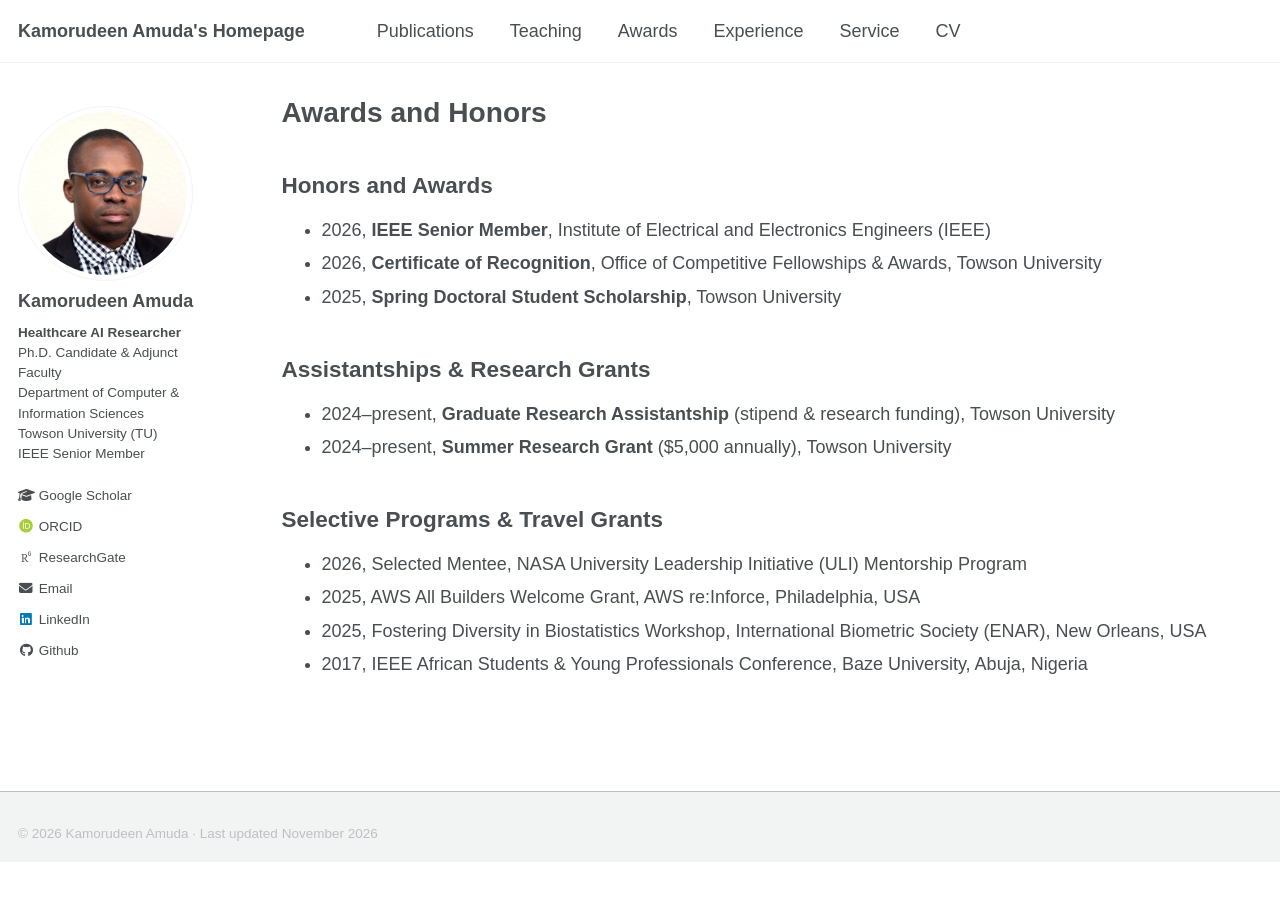
==== commit 7153d3ee: "Add files via upload" ====
--- a/awards.html
+++ b/awards.html
@@ -119,7 +119,7 @@
 
   <div class="author__content">
     <h3 class="author__name">Kamorudeen Amuda</h3>
-    <p class="author__bio">Ph.D. Candidate &amp; Adjunct Faculty <br> Department of Computer &amp; Information Sciences <br> Towson University (TU) <br> IEEE Senior Member</p>
+    <p class="author__bio"><b>Healthcare AI Researcher</b> <br> Ph.D. Candidate &amp; Adjunct Faculty <br> Department of Computer &amp; Information Sciences <br> Towson University (TU) <br> IEEE Senior Member</p>
   </div>
 
   <div class="author__urls-wrapper">
